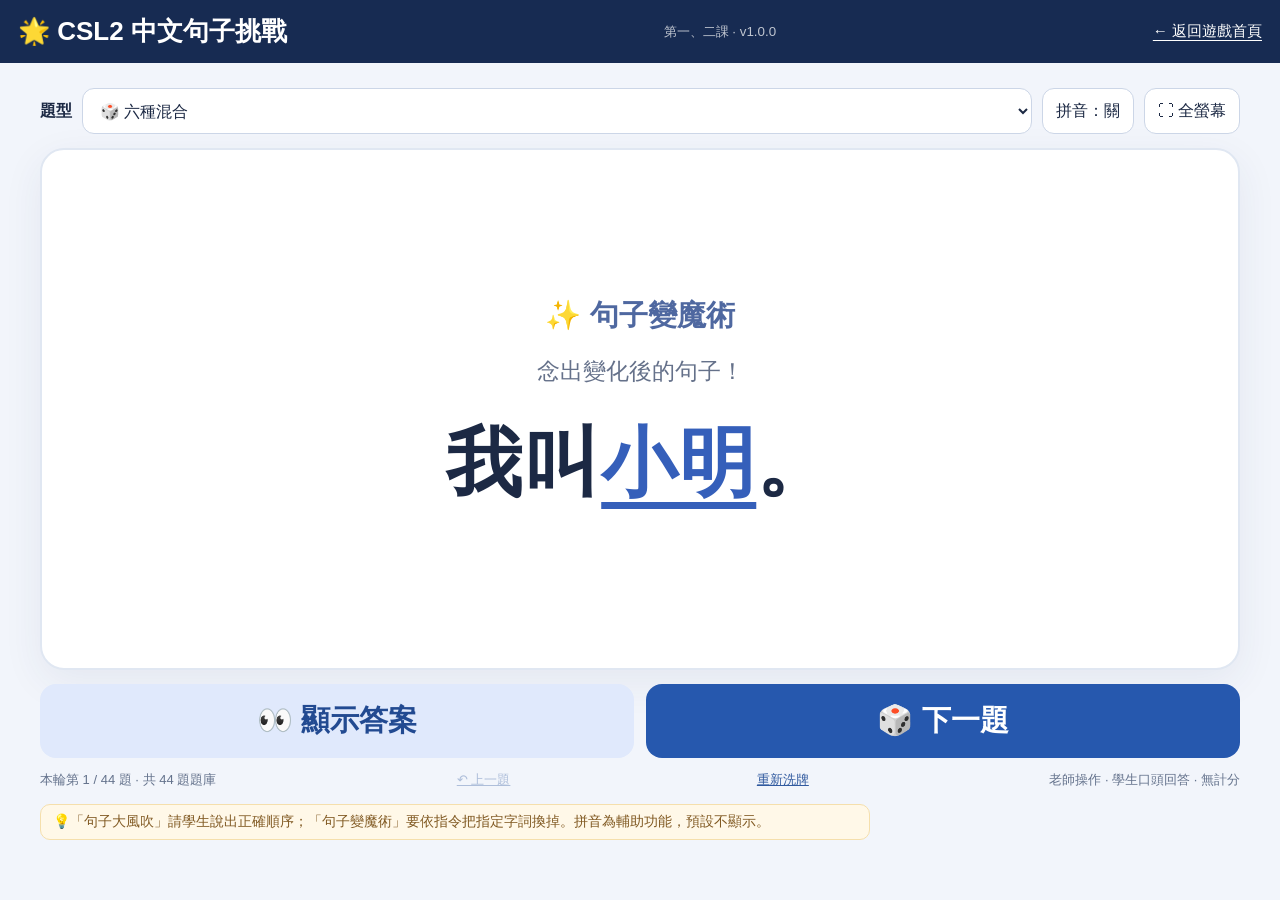
==== games/csl2-sentence-challenge/index.html @ b43d83e7 "Add CSL2 sentence challenge game" ====
<!doctype html>
<html lang="zh-Hant">
<head>
<meta charset="utf-8"><meta name="viewport" content="width=device-width,initial-scale=1,viewport-fit=cover">
<meta name="theme-color" content="#172b52">
<title>CSL2 中文句子挑戰 v1.0.0</title>
<style>
:root{color-scheme:light;--navy:#172b52;--blue:#355fba;--bg:#f2f5fb;--text:#1c2944;--green:#147b55;--red:#cc4450;--gold:#eaa943}*{box-sizing:border-box}body{margin:0;background:var(--bg);font-family:-apple-system,BlinkMacSystemFont,"Noto Sans TC","PingFang TC","Microsoft JhengHei",sans-serif;color:var(--text)}button,select{font:inherit}button{cursor:pointer;touch-action:manipulation}header{background:var(--navy);color:white;padding:14px max(18px,env(safe-area-inset-left));display:flex;align-items:center;justify-content:space-between;gap:10px}header strong{font-size:clamp(18px,2.5vw,26px)}header small{opacity:.73}.shell{max-width:1250px;margin:auto;padding:clamp(12px,2vw,25px)}.toolbar{display:flex;align-items:center;gap:10px;flex-wrap:wrap;margin-bottom:14px}.toolbar label{font-weight:750}.toolbar select,.toolbar button{border:1px solid #ccd6e7;border-radius:12px;background:white;padding:11px 13px;color:var(--text);min-height:46px}.toolbar select{max-width:100%;flex:1;min-width:170px}.toolbar .chip[aria-pressed="true"]{color:white;background:var(--blue)}.spacer{flex:1}.stage{background:white;border:2px solid #e0e7f2;box-shadow:0 12px 40px #24376112;border-radius:24px;min-height:clamp(340px,58vh,600px);padding:clamp(22px,4vw,50px);display:flex;flex-direction:column;justify-content:center;align-items:center;gap:20px;text-align:center}.eyebrow{color:#4f68a0;font-weight:800;font-size:clamp(19px,2.3vw,29px)}.instruction{font-size:clamp(16px,2vw,23px);color:#65718a}.sentence{font-family:"BiauKai","DFKai-SB","KaiTi","STKaiti","Noto Serif TC",serif;font-size:clamp(36px,5.9vw,88px);line-height:1.52;font-weight:700;letter-spacing:.02em;overflow-wrap:anywhere;max-width:100%}.stage.revealed .sentence .wrong{color:var(--red);background:#ffe6e8;border-radius:.12em;padding:0 .05em}.sentence .blank{color:#cc5765}.sentence .change{color:var(--blue);text-decoration:underline;text-underline-offset:.17em}.answer{width:100%;border-top:2px dashed #dfe7f0;padding-top:18px;display:flex;flex-direction:column;align-items:center;gap:12px}.answer .label{color:var(--green);font-weight:800;font-size:clamp(18px,2.2vw,26px)}.answer .correct{font-family:"BiauKai","DFKai-SB","KaiTi","STKaiti","Noto Serif TC",serif;color:var(--green);font-weight:750;font-size:clamp(27px,3.65vw,54px);line-height:1.4}.answer .detail{font-size:clamp(17px,2vw,25px);line-height:1.5}.pinyin{font-family:Arial,sans-serif;color:#66738d;font-size:clamp(16px,1.7vw,23px);line-height:1.6}.controls{display:grid;grid-template-columns:1fr 1fr;gap:12px;margin-top:14px}.controls button{border:0;border-radius:16px;min-height:74px;padding:12px 16px;font-weight:850;font-size:clamp(20px,2.3vw,29px)}.reveal{background:#e0e9fc;color:#224a91}.next{background:#2658ae;color:white}.controls button:active{transform:scale(.985)}.foot{display:flex;justify-content:space-between;align-items:center;gap:10px;flex-wrap:wrap;margin-top:12px;color:#64728c;font-size:13px}.foot button{background:transparent;border:0;color:#315a9f;text-decoration:underline}.foot button:disabled{opacity:.35}.hint{background:#fff8e8;color:#805922;border:1px solid #f5dfac;border-radius:10px;padding:8px 12px;max-width:830px;font-size:14px}.hidden{display:none!important}#toast{position:fixed;left:50%;bottom:18px;transform:translateX(-50%);background:#162d53;color:white;padding:9px 16px;border-radius:15px;opacity:0;transition:opacity .2s;pointer-events:none}#toast.show{opacity:1}@media(max-width:600px){header small{font-size:11px}header strong{font-size:18px}.shell{padding:10px}.toolbar{gap:7px}.toolbar label{font-size:14px}.toolbar select{min-width:125px}.toolbar button{padding:8px}.stage{min-height:52svh;border-radius:16px;padding:18px 13px;gap:16px}.sentence{font-size:clamp(39px,9vw,58px)}.controls button{min-height:65px;font-size:20px}.instruction{font-size:16px}.foot{font-size:12px}}@media(prefers-reduced-motion:reduce){*{scroll-behavior:auto!important;transition:none!important}}
</style>
</head>
<body>
<header><strong>🌟 CSL2 中文句子挑戰</strong><small>第一、二課 · v1.0.0</small><a href="../../" style="color:white;font-size:15px;text-decoration:underline;text-underline-offset:4px">← 返回遊戲首頁</a></header>
<main class="shell">
 <div class="toolbar">
  <label for="mode">題型</label><select id="mode" aria-label="選擇題型"><option value="all">🎲 六種混合</option><option value="missing">消失的字</option><option value="intruder">搗蛋的字</option><option value="scramble">句子大風吹</option><option value="repair">句子修理工</option><option value="qa">神祕問答</option><option value="magic">句子變魔術</option></select>
  <button id="pinyin" class="chip" aria-pressed="false">拼音：關</button><button id="fullscreen" class="chip">⛶ 全螢幕</button>
 </div>
 <section class="stage" aria-live="polite">
  <div id="kind" class="eyebrow"></div><div id="instruction" class="instruction"></div>
  <div id="prompt" class="sentence"></div><div id="questionPinyin" class="pinyin hidden"></div>
  <div id="answer" class="answer hidden"><div class="label">✨ 答案揭曉</div><div id="explain" class="detail"></div><div id="correct" class="correct"></div><div id="answerPinyin" class="pinyin hidden"></div></div>
 </section>
 <div class="controls"><button class="reveal" id="reveal">👀 顯示答案</button><button class="next" id="next">🎲 下一題</button></div>
 <div class="foot"><span id="progress">準備開始</span><button id="back" disabled>↶ 上一題</button><button id="reset">重新洗牌</button><span>老師操作 · 學生口頭回答 · 無計分</span></div>
 <p class="hint">💡「句子大風吹」請學生說出正確順序；「句子變魔術」要依指令把指定字詞換掉。拼音為輔助功能，預設不顯示。</p>
</main><div id="toast" role="status"></div>
<script>
'use strict';
// 以手動核對的題目為主，避免隨機挖空導致一題多解或不自然的中文。
const Q = [
// Missing: 9
['missing','你 □，我的名字叫小明。','你____，我的名字叫小明。','好','你好，我的名字叫小明。','Nǐ hǎo, wǒ de míngzi jiào Xiǎomíng.'],
['missing','我的 □□ 叫小美。','我的____叫小美。','名字','我的名字叫小美。','Wǒ de míngzi jiào Xiǎoměi.'],
['missing','你叫什麼 □□？','你叫什麼____？','名字','你叫什麼名字？','Nǐ jiào shénme míngzi?'],
['missing','你家有 □ 個人？','你家有____個人？','幾','你家有幾個人？','Nǐ jiā yǒu jǐ ge rén?'],
['missing','我家有五 □ 人。','我家有五____人。','個','我家有五個人。','Wǒ jiā yǒu wǔ ge rén.'],
['missing','我家有 □□、媽媽和我。','我家有____、媽媽和我。','爸爸','我家有爸爸、媽媽和我。','Wǒ jiā yǒu bàba, māma hé wǒ.'],
['missing','我家有爸爸、□□和我。','我家有爸爸、____和我。','媽媽','我家有爸爸、媽媽和我。','Wǒ jiā yǒu bàba, māma hé wǒ.'],
['missing','□ 叫小美。','____叫小美。','她','她叫小美。','Tā jiào Xiǎoměi.'],
['missing','你的爸爸叫什麼 □□？','你的爸爸叫什麼____？','名字','你的爸爸叫什麼名字？','Nǐ de bàba jiào shénme míngzi?'],
// Intruder: 8
['intruder','你家<span class="wrong">好</span>有幾個人？','找出多餘的字','好','你家有幾個人？','Nǐ jiā yǒu jǐ ge rén?'],
['intruder','我的<span class="wrong">家</span>名字叫小明。','找出多餘的字','家','我的名字叫小明。','Wǒ de míngzi jiào Xiǎomíng.'],
['intruder','你叫<span class="wrong">我</span>什麼名字？','找出多餘的字','我','你叫什麼名字？','Nǐ jiào shénme míngzi?'],
['intruder','我家有<span class="wrong">叫</span>五個人。','找出多餘的字','叫','我家有五個人。','Wǒ jiā yǒu wǔ ge rén.'],
['intruder','他<span class="wrong">有</span>叫小明。','找出多餘的字','有','他叫小明。','Tā jiào Xiǎomíng.'],
['intruder','你的爸爸<span class="wrong">家</span>叫什麼名字？','找出多餘的字','家','你的爸爸叫什麼名字？','Nǐ de bàba jiào shénme míngzi?'],
['intruder','我家有爸爸、媽媽<span class="wrong">名字</span>和我。','找出多餘的字','名字','我家有爸爸、媽媽和我。','Wǒ jiā yǒu bàba, māma hé wǒ.'],
['intruder','你的名字叫<span class="wrong">家</span>什麼？','找出多餘的字','家','你的名字叫什麼？','Nǐ de míngzi jiào shénme?'],
// Scramble: 7
['scramble','你 ／ 叫 ／ 什麼 ／ 名字 ／ ？','依照正確順序念出整句','—','你叫什麼名字？','Nǐ jiào shénme míngzi?'],
['scramble','有 ／ 我家 ／ 五 ／ 個人 ／ 。','依照正確順序念出整句','—','我家有五個人。','Wǒ jiā yǒu wǔ ge rén.'],
['scramble','幾個人 ／ 你家 ／ 有 ／ ？','依照正確順序念出整句','—','你家有幾個人？','Nǐ jiā yǒu jǐ ge rén?'],
['scramble','小明 ／ 我 ／ 叫 ／ 。','依照正確順序念出整句','—','我叫小明。','Wǒ jiào Xiǎomíng.'],
['scramble','名字 ／ 你的 ／ 叫 ／ 什麼 ／ ？','依照正確順序念出整句','—','你的名字叫什麼？','Nǐ de míngzi jiào shénme?'],
['scramble','我 ／ 爸爸 ／ 和 ／ 有 ／ 媽媽 ／ 我家 ／ 。','依照正確順序念出整句','—','我家有爸爸、媽媽和我。','Wǒ jiā yǒu bàba, māma hé wǒ.'],
['scramble','叫 ／ 她 ／ 小美 ／ 。','依照正確順序念出整句','—','她叫小美。','Tā jiào Xiǎoměi.'],
// Repair: 7
['repair','我家有五人個。','調整字的順序','「人」「個」順序相反','我家有五個人。','Wǒ jiā yǒu wǔ ge rén.'],
['repair','你名字叫什麼的？','把字放回正確位置','「的」應該放在「你」後面','你的名字叫什麼？','Nǐ de míngzi jiào shénme?'],
['repair','你叫名字什麼？','把字放回正確位置','「名字」「什麼」順序相反','你叫什麼名字？','Nǐ jiào shénme míngzi?'],
['repair','我名字叫的安安。','把字放回正確位置','「的」應該放在「我」後面','我的名字叫安安。','Wǒ de míngzi jiào Ān’ān.'],
['repair','你家有個幾人？','把字放回正確位置','「幾」「個」順序相反','你家有幾個人？','Nǐ jiā yǒu jǐ ge rén?'],
['repair','他小明叫。','把字放回正確位置','「叫」應該放在名字前面','他叫小明。','Tā jiào Xiǎomíng.'],
['repair','我的爸爸名字叫什麼？','把字放回正確位置','把「名字」放到句尾','我的爸爸叫什麼名字？','Wǒ de bàba jiào shénme míngzi?'],
// Q&A: 6
['qa','你叫什麼名字？','請用完整句子回答','例：我叫小明。','答案依學生自己的名字而定',''],
['qa','你的名字叫什麼？','請用完整句子回答','例：我的名字叫小美。','答案依學生自己的名字而定',''],
['qa','你家有幾個人？','請用完整句子回答','例：我家有五個人。','答案依學生的家庭而定',''],
['qa','你的爸爸叫什麼名字？','請用完整句子回答','例：我的爸爸叫……','答案依學生的家庭而定',''],
['qa','你家有誰？','試著說出家人','例：我家有爸爸、媽媽和我。','答案依學生的家庭而定',''],
['qa','你有哥哥、姊姊、弟弟或妹妹嗎？','請試著回答','例：我有一個妹妹。／我沒有。','答案依學生的家庭而定',''],
// Magic: 7
['magic','我家有<span class="change">三</span>個人。','把「三」換成「五」','三 → 五','我家有五個人。','Wǒ jiā yǒu wǔ ge rén.'],
['magic','我叫<span class="change">小明</span>。','把「小明」換成「小美」','小明 → 小美','我叫小美。','Wǒ jiào Xiǎoměi.'],
['magic','<span class="change">他</span>叫小明。','把「他」換成「她」','他 → 她','她叫小明。','Tā jiào Xiǎomíng.'],
['magic','我家有<span class="change">五</span>個人。','把「五」換成「三」','五 → 三','我家有三個人。','Wǒ jiā yǒu sān ge rén.'],
['magic','我的<span class="change">媽媽</span>叫小美。','把「媽媽」換成「姊姊」','媽媽 → 姊姊','我的姊姊叫小美。','Wǒ de jiějie jiào Xiǎoměi.'],
['magic','<span class="change">你</span>叫什麼名字？','把「你」換成「他」','你 → 他','他叫什麼名字？','Tā jiào shénme míngzi?'],
['magic','我家有爸爸、<span class="change">媽媽</span>和我。','把「媽媽」換成「哥哥」','媽媽 → 哥哥','我家有爸爸、哥哥和我。','Wǒ jiā yǒu bàba, gēge hé wǒ.']
];
const TITLES={missing:'🧩 消失的字',intruder:'🕵️ 抓出搗蛋鬼',scramble:'🌪️ 句子大風吹',repair:'🔧 句子修理工',qa:'🎤 神祕問答',magic:'✨ 句子變魔術'};
const INSTR={missing:'缺少哪一個字？',intruder:'找出多餘的字，然後念出正確句子！',scramble:'這些字詞要怎麼排？',repair:'哪個地方放錯了？',qa:'請大聲回答！',magic:'念出變化後的句子！'};
const $=id=>document.getElementById(id);let deck=[],history=[],cursor=-1,show=false,pinyin=false;
function shuffle(a){for(let i=a.length-1;i>0;i--){let j=Math.floor(Math.random()*(i+1));[a[i],a[j]]=[a[j],a[i]]}return a}
function makeDeck(){const mode=$('mode').value;deck=shuffle(Q.map((q,i)=>i).filter(i=>mode==='all'||Q[i][0]===mode));history=[];cursor=-1;next()}
function render(){let q=Q[history[cursor]],type=q[0];$('kind').textContent=TITLES[type];$('instruction').textContent=INSTR[type];$('prompt').innerHTML=q[1];$('questionPinyin').classList.add('hidden');$('answer').classList.toggle('hidden',!show);document.querySelector('.stage').classList.toggle('revealed',show);$('explain').textContent=(type==='missing'||type==='intruder')?'關鍵字：'+q[3]:q[3]==='—'?'正確句子：':q[3];$('correct').textContent=q[4];$('answerPinyin').textContent=q[5];$('answerPinyin').classList.toggle('hidden',!pinyin||!show||!q[5]);$('reveal').textContent=show?'🙈 隱藏答案':'👀 顯示答案';$('progress').textContent=`本輪第 ${cursor+1} / ${deck.length} 題 · 共 ${Q.length} 題題庫`; $('back').disabled=cursor<=0}
function next(){if(cursor<history.length-1){cursor++;show=false;render();return}if(history.length>=deck.length){let old=history[cursor];deck=shuffle(deck);if(deck.length>1&&deck[0]===old){[deck[0],deck[1]]=[deck[1],deck[0]]}history=[];cursor=-1;notify('已完成本輪，開始新一輪！')}history.push(deck[history.length]);cursor++;show=false;render()}
function notify(msg){let el=$('toast');el.textContent=msg;el.classList.add('show');clearTimeout(notify.t);notify.t=setTimeout(()=>el.classList.remove('show'),1800)}
$('mode').addEventListener('change',makeDeck);$('next').addEventListener('click',next);$('reveal').addEventListener('click',()=>{show=!show;render()});$('back').addEventListener('click',()=>{if(cursor>0){cursor--;show=false;render()}});$('reset').addEventListener('click',()=>{makeDeck();notify('題目已重新洗牌')});$('pinyin').addEventListener('click',()=>{pinyin=!pinyin;$('pinyin').setAttribute('aria-pressed',String(pinyin));$('pinyin').textContent='拼音：'+(pinyin?'開':'關');render()});$('fullscreen').addEventListener('click',async()=>{try{if(document.fullscreenElement){await document.exitFullscreen()}else if(document.documentElement.requestFullscreen){await document.documentElement.requestFullscreen()}else{notify('iPhone Safari 不支援此全螢幕功能，可使用加入主畫面')}}catch{notify('目前瀏覽器無法進入全螢幕')}});
window.addEventListener('keydown',e=>{if(e.target.tagName==='SELECT')return;if(e.code==='Space'){e.preventDefault();show=!show;render()}if(e.code==='ArrowRight')next();if(e.code==='ArrowLeft'&&cursor>0){cursor--;show=false;render()}});
makeDeck();
</script></body></html>
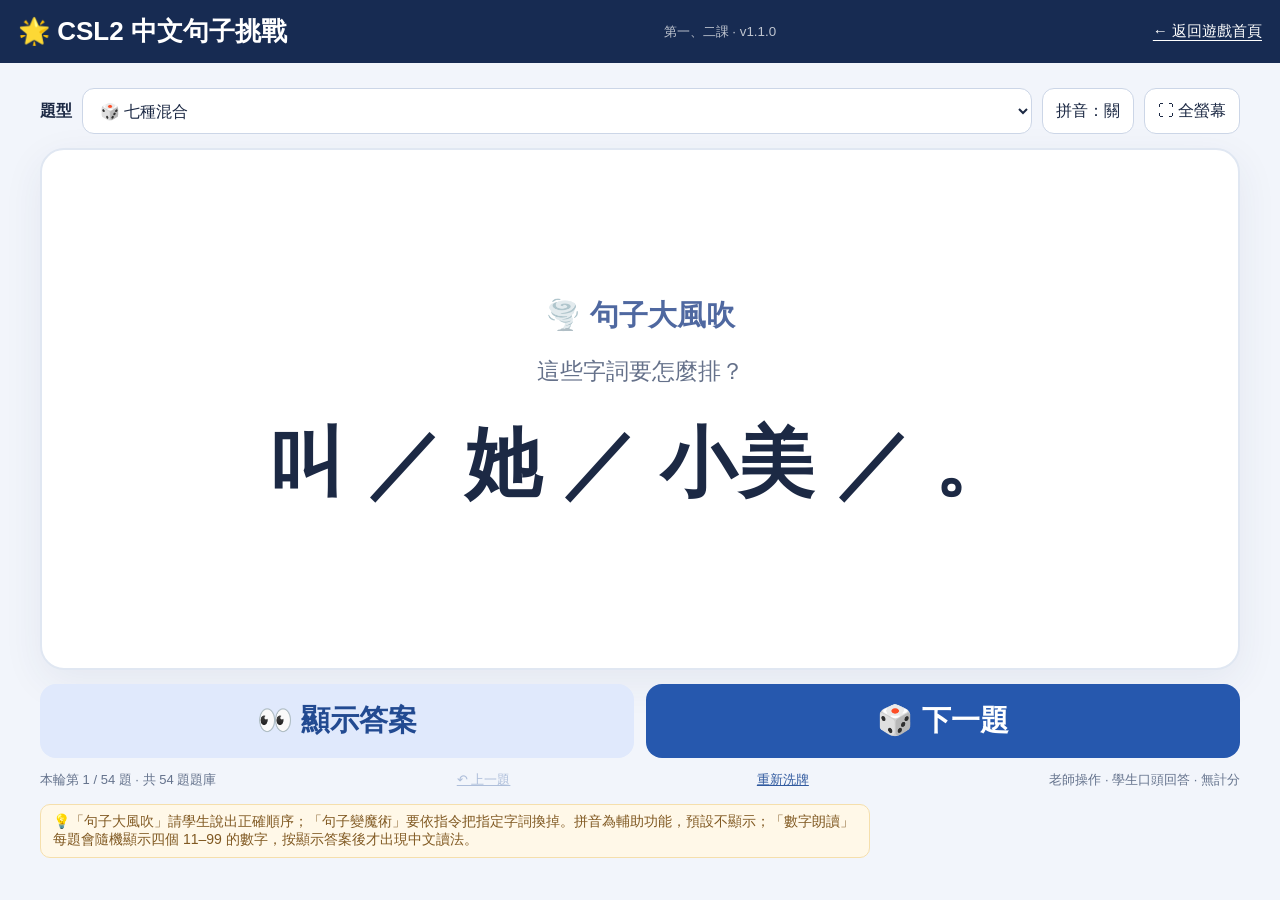
==== commit d072098d: "Add randomized number reading to sentence challenge" ====
--- a/games/csl2-sentence-challenge/index.html
+++ b/games/csl2-sentence-challenge/index.html
@@ -3,16 +3,16 @@
 <head>
 <meta charset="utf-8"><meta name="viewport" content="width=device-width,initial-scale=1,viewport-fit=cover">
 <meta name="theme-color" content="#172b52">
-<title>CSL2 中文句子挑戰 v1.0.0</title>
+<title>CSL2 中文句子挑戰 v1.1.0</title>
 <style>
-:root{color-scheme:light;--navy:#172b52;--blue:#355fba;--bg:#f2f5fb;--text:#1c2944;--green:#147b55;--red:#cc4450;--gold:#eaa943}*{box-sizing:border-box}body{margin:0;background:var(--bg);font-family:-apple-system,BlinkMacSystemFont,"Noto Sans TC","PingFang TC","Microsoft JhengHei",sans-serif;color:var(--text)}button,select{font:inherit}button{cursor:pointer;touch-action:manipulation}header{background:var(--navy);color:white;padding:14px max(18px,env(safe-area-inset-left));display:flex;align-items:center;justify-content:space-between;gap:10px}header strong{font-size:clamp(18px,2.5vw,26px)}header small{opacity:.73}.shell{max-width:1250px;margin:auto;padding:clamp(12px,2vw,25px)}.toolbar{display:flex;align-items:center;gap:10px;flex-wrap:wrap;margin-bottom:14px}.toolbar label{font-weight:750}.toolbar select,.toolbar button{border:1px solid #ccd6e7;border-radius:12px;background:white;padding:11px 13px;color:var(--text);min-height:46px}.toolbar select{max-width:100%;flex:1;min-width:170px}.toolbar .chip[aria-pressed="true"]{color:white;background:var(--blue)}.spacer{flex:1}.stage{background:white;border:2px solid #e0e7f2;box-shadow:0 12px 40px #24376112;border-radius:24px;min-height:clamp(340px,58vh,600px);padding:clamp(22px,4vw,50px);display:flex;flex-direction:column;justify-content:center;align-items:center;gap:20px;text-align:center}.eyebrow{color:#4f68a0;font-weight:800;font-size:clamp(19px,2.3vw,29px)}.instruction{font-size:clamp(16px,2vw,23px);color:#65718a}.sentence{font-family:"BiauKai","DFKai-SB","KaiTi","STKaiti","Noto Serif TC",serif;font-size:clamp(36px,5.9vw,88px);line-height:1.52;font-weight:700;letter-spacing:.02em;overflow-wrap:anywhere;max-width:100%}.stage.revealed .sentence .wrong{color:var(--red);background:#ffe6e8;border-radius:.12em;padding:0 .05em}.sentence .blank{color:#cc5765}.sentence .change{color:var(--blue);text-decoration:underline;text-underline-offset:.17em}.answer{width:100%;border-top:2px dashed #dfe7f0;padding-top:18px;display:flex;flex-direction:column;align-items:center;gap:12px}.answer .label{color:var(--green);font-weight:800;font-size:clamp(18px,2.2vw,26px)}.answer .correct{font-family:"BiauKai","DFKai-SB","KaiTi","STKaiti","Noto Serif TC",serif;color:var(--green);font-weight:750;font-size:clamp(27px,3.65vw,54px);line-height:1.4}.answer .detail{font-size:clamp(17px,2vw,25px);line-height:1.5}.pinyin{font-family:Arial,sans-serif;color:#66738d;font-size:clamp(16px,1.7vw,23px);line-height:1.6}.controls{display:grid;grid-template-columns:1fr 1fr;gap:12px;margin-top:14px}.controls button{border:0;border-radius:16px;min-height:74px;padding:12px 16px;font-weight:850;font-size:clamp(20px,2.3vw,29px)}.reveal{background:#e0e9fc;color:#224a91}.next{background:#2658ae;color:white}.controls button:active{transform:scale(.985)}.foot{display:flex;justify-content:space-between;align-items:center;gap:10px;flex-wrap:wrap;margin-top:12px;color:#64728c;font-size:13px}.foot button{background:transparent;border:0;color:#315a9f;text-decoration:underline}.foot button:disabled{opacity:.35}.hint{background:#fff8e8;color:#805922;border:1px solid #f5dfac;border-radius:10px;padding:8px 12px;max-width:830px;font-size:14px}.hidden{display:none!important}#toast{position:fixed;left:50%;bottom:18px;transform:translateX(-50%);background:#162d53;color:white;padding:9px 16px;border-radius:15px;opacity:0;transition:opacity .2s;pointer-events:none}#toast.show{opacity:1}@media(max-width:600px){header small{font-size:11px}header strong{font-size:18px}.shell{padding:10px}.toolbar{gap:7px}.toolbar label{font-size:14px}.toolbar select{min-width:125px}.toolbar button{padding:8px}.stage{min-height:52svh;border-radius:16px;padding:18px 13px;gap:16px}.sentence{font-size:clamp(39px,9vw,58px)}.controls button{min-height:65px;font-size:20px}.instruction{font-size:16px}.foot{font-size:12px}}@media(prefers-reduced-motion:reduce){*{scroll-behavior:auto!important;transition:none!important}}
+:root{color-scheme:light;--navy:#172b52;--blue:#355fba;--bg:#f2f5fb;--text:#1c2944;--green:#147b55;--red:#cc4450;--gold:#eaa943}*{box-sizing:border-box}body{margin:0;background:var(--bg);font-family:-apple-system,BlinkMacSystemFont,"Noto Sans TC","PingFang TC","Microsoft JhengHei",sans-serif;color:var(--text)}button,select{font:inherit}button{cursor:pointer;touch-action:manipulation}header{background:var(--navy);color:white;padding:14px max(18px,env(safe-area-inset-left));display:flex;align-items:center;justify-content:space-between;gap:10px}header strong{font-size:clamp(18px,2.5vw,26px)}header small{opacity:.73}.shell{max-width:1250px;margin:auto;padding:clamp(12px,2vw,25px)}.toolbar{display:flex;align-items:center;gap:10px;flex-wrap:wrap;margin-bottom:14px}.toolbar label{font-weight:750}.toolbar select,.toolbar button{border:1px solid #ccd6e7;border-radius:12px;background:white;padding:11px 13px;color:var(--text);min-height:46px}.toolbar select{max-width:100%;flex:1;min-width:170px}.toolbar .chip[aria-pressed="true"]{color:white;background:var(--blue)}.spacer{flex:1}.stage{background:white;border:2px solid #e0e7f2;box-shadow:0 12px 40px #24376112;border-radius:24px;min-height:clamp(340px,58vh,600px);padding:clamp(22px,4vw,50px);display:flex;flex-direction:column;justify-content:center;align-items:center;gap:20px;text-align:center}.eyebrow{color:#4f68a0;font-weight:800;font-size:clamp(19px,2.3vw,29px)}.instruction{font-size:clamp(16px,2vw,23px);color:#65718a}.sentence{font-family:"BiauKai","DFKai-SB","KaiTi","STKaiti","Noto Serif TC",serif;font-size:clamp(36px,5.9vw,88px);line-height:1.52;font-weight:700;letter-spacing:.02em;overflow-wrap:anywhere;max-width:100%}.stage.revealed .sentence .wrong{color:var(--red);background:#ffe6e8;border-radius:.12em;padding:0 .05em}.sentence .blank{color:#cc5765}.sentence .change{color:var(--blue);text-decoration:underline;text-underline-offset:.17em}.number-grid{display:grid;grid-template-columns:repeat(2,minmax(0,1fr));gap:clamp(12px,2.5vw,26px);width:min(850px,100%)}.number-tile{background:#f2f5fb;border:2px solid #dbe5f6;border-radius:20px;padding:clamp(12px,2.8vw,30px);display:flex;flex-direction:column;align-items:center;justify-content:center;gap:8px;min-height:clamp(115px,21vh,210px)}.number-value{font-family:Arial,sans-serif;font-size:clamp(55px,9.5vw,126px);font-weight:850;line-height:1.1;font-variant-numeric:tabular-nums}.number-reading{font-size:clamp(24px,3.6vw,48px);line-height:1.35;color:var(--green);font-weight:800}.number-grid:not(.revealed) .number-reading{display:none}@media(max-width:600px){.number-grid{gap:10px}.number-tile{min-height:120px;padding:10px}.number-value{font-size:clamp(49px,13vw,77px)}.number-reading{font-size:clamp(23px,6vw,34px)}}.answer{width:100%;border-top:2px dashed #dfe7f0;padding-top:18px;display:flex;flex-direction:column;align-items:center;gap:12px}.answer .label{color:var(--green);font-weight:800;font-size:clamp(18px,2.2vw,26px)}.answer .correct{font-family:"BiauKai","DFKai-SB","KaiTi","STKaiti","Noto Serif TC",serif;color:var(--green);font-weight:750;font-size:clamp(27px,3.65vw,54px);line-height:1.4}.answer .detail{font-size:clamp(17px,2vw,25px);line-height:1.5}.pinyin{font-family:Arial,sans-serif;color:#66738d;font-size:clamp(16px,1.7vw,23px);line-height:1.6}.controls{display:grid;grid-template-columns:1fr 1fr;gap:12px;margin-top:14px}.controls button{border:0;border-radius:16px;min-height:74px;padding:12px 16px;font-weight:850;font-size:clamp(20px,2.3vw,29px)}.reveal{background:#e0e9fc;color:#224a91}.next{background:#2658ae;color:white}.controls button:active{transform:scale(.985)}.foot{display:flex;justify-content:space-between;align-items:center;gap:10px;flex-wrap:wrap;margin-top:12px;color:#64728c;font-size:13px}.foot button{background:transparent;border:0;color:#315a9f;text-decoration:underline}.foot button:disabled{opacity:.35}.hint{background:#fff8e8;color:#805922;border:1px solid #f5dfac;border-radius:10px;padding:8px 12px;max-width:830px;font-size:14px}.hidden{display:none!important}#toast{position:fixed;left:50%;bottom:18px;transform:translateX(-50%);background:#162d53;color:white;padding:9px 16px;border-radius:15px;opacity:0;transition:opacity .2s;pointer-events:none}#toast.show{opacity:1}@media(max-width:600px){header small{font-size:11px}header strong{font-size:18px}.shell{padding:10px}.toolbar{gap:7px}.toolbar label{font-size:14px}.toolbar select{min-width:125px}.toolbar button{padding:8px}.stage{min-height:52svh;border-radius:16px;padding:18px 13px;gap:16px}.sentence{font-size:clamp(39px,9vw,58px)}.controls button{min-height:65px;font-size:20px}.instruction{font-size:16px}.foot{font-size:12px}}@media(prefers-reduced-motion:reduce){*{scroll-behavior:auto!important;transition:none!important}}
 </style>
 </head>
 <body>
-<header><strong>🌟 CSL2 中文句子挑戰</strong><small>第一、二課 · v1.0.0</small><a href="../../" style="color:white;font-size:15px;text-decoration:underline;text-underline-offset:4px">← 返回遊戲首頁</a></header>
+<header><strong>🌟 CSL2 中文句子挑戰</strong><small>第一、二課 · v1.1.0</small><a href="../../" style="color:white;font-size:15px;text-decoration:underline;text-underline-offset:4px">← 返回遊戲首頁</a></header>
 <main class="shell">
  <div class="toolbar">
-  <label for="mode">題型</label><select id="mode" aria-label="選擇題型"><option value="all">🎲 六種混合</option><option value="missing">消失的字</option><option value="intruder">搗蛋的字</option><option value="scramble">句子大風吹</option><option value="repair">句子修理工</option><option value="qa">神祕問答</option><option value="magic">句子變魔術</option></select>
+  <label for="mode">題型</label><select id="mode" aria-label="選擇題型"><option value="all">🎲 七種混合</option><option value="missing">消失的字</option><option value="intruder">搗蛋的字</option><option value="scramble">句子大風吹</option><option value="repair">句子修理工</option><option value="qa">神祕問答</option><option value="magic">句子變魔術</option><option value="numbers">🔢 數字朗讀</option></select>
   <button id="pinyin" class="chip" aria-pressed="false">拼音：關</button><button id="fullscreen" class="chip">⛶ 全螢幕</button>
  </div>
  <section class="stage" aria-live="polite">
@@ -22,7 +22,7 @@
  </section>
  <div class="controls"><button class="reveal" id="reveal">👀 顯示答案</button><button class="next" id="next">🎲 下一題</button></div>
  <div class="foot"><span id="progress">準備開始</span><button id="back" disabled>↶ 上一題</button><button id="reset">重新洗牌</button><span>老師操作 · 學生口頭回答 · 無計分</span></div>
- <p class="hint">💡「句子大風吹」請學生說出正確順序；「句子變魔術」要依指令把指定字詞換掉。拼音為輔助功能，預設不顯示。</p>
+ <p class="hint">💡「句子大風吹」請學生說出正確順序；「句子變魔術」要依指令把指定字詞換掉。拼音為輔助功能，預設不顯示；「數字朗讀」每題會隨機顯示四個 11–99 的數字，按顯示答案後才出現中文讀法。</p>
 </main><div id="toast" role="status"></div>
 <script>
 'use strict';
@@ -79,13 +79,18 @@
 ['magic','<span class="change">你</span>叫什麼名字？','把「你」換成「他」','你 → 他','他叫什麼名字？','Tā jiào shénme míngzi?'],
 ['magic','我家有爸爸、<span class="change">媽媽</span>和我。','把「媽媽」換成「哥哥」','媽媽 → 哥哥','我家有爸爸、哥哥和我。','Wǒ jiā yǒu bàba, gēge hé wǒ.']
 ];
-const TITLES={missing:'🧩 消失的字',intruder:'🕵️ 抓出搗蛋鬼',scramble:'🌪️ 句子大風吹',repair:'🔧 句子修理工',qa:'🎤 神祕問答',magic:'✨ 句子變魔術'};
-const INSTR={missing:'缺少哪一個字？',intruder:'找出多餘的字，然後念出正確句子！',scramble:'這些字詞要怎麼排？',repair:'哪個地方放錯了？',qa:'請大聲回答！',magic:'念出變化後的句子！'};
-const $=id=>document.getElementById(id);let deck=[],history=[],cursor=-1,show=false,pinyin=false;
+// 數字朗讀使用 10 個動態題位：混合模式能定期抽到，單獨模式可持續練習。
+for(let i=0;i<10;i++)Q.push(['numbers']);
+const digitWords=['零','一','二','三','四','五','六','七','八','九'];
+function numberToChinese(n){if(!Number.isInteger(n)||n<11||n>99)throw Error('數字超出題庫範圍');const tens=Math.floor(n/10),ones=n%10;return (tens===1?'十':digitWords[tens]+'十')+(ones?digitWords[ones]:'')}
+function newNumberRound(){const nums=new Set();while(nums.size<4)nums.add(11+Math.floor(Math.random()*89));return [...nums]}
+const TITLES={missing:'🧩 消失的字',intruder:'🕵️ 抓出搗蛋鬼',scramble:'🌪️ 句子大風吹',repair:'🔧 句子修理工',qa:'🎤 神祕問答',magic:'✨ 句子變魔術',numbers:'🔢 數字朗讀'};
+const INSTR={missing:'缺少哪一個字？',intruder:'找出多餘的字，然後念出正確句子！',scramble:'這些字詞要怎麼排？',repair:'哪個地方放錯了？',qa:'請大聲回答！',magic:'念出變化後的句子！',numbers:'請依序用中文念出這四個數字！'};
+const $=id=>document.getElementById(id);let deck=[],history=[],numberRounds=[],cursor=-1,show=false,pinyin=false;
 function shuffle(a){for(let i=a.length-1;i>0;i--){let j=Math.floor(Math.random()*(i+1));[a[i],a[j]]=[a[j],a[i]]}return a}
-function makeDeck(){const mode=$('mode').value;deck=shuffle(Q.map((q,i)=>i).filter(i=>mode==='all'||Q[i][0]===mode));history=[];cursor=-1;next()}
-function render(){let q=Q[history[cursor]],type=q[0];$('kind').textContent=TITLES[type];$('instruction').textContent=INSTR[type];$('prompt').innerHTML=q[1];$('questionPinyin').classList.add('hidden');$('answer').classList.toggle('hidden',!show);document.querySelector('.stage').classList.toggle('revealed',show);$('explain').textContent=(type==='missing'||type==='intruder')?'關鍵字：'+q[3]:q[3]==='—'?'正確句子：':q[3];$('correct').textContent=q[4];$('answerPinyin').textContent=q[5];$('answerPinyin').classList.toggle('hidden',!pinyin||!show||!q[5]);$('reveal').textContent=show?'🙈 隱藏答案':'👀 顯示答案';$('progress').textContent=`本輪第 ${cursor+1} / ${deck.length} 題 · 共 ${Q.length} 題題庫`; $('back').disabled=cursor<=0}
-function next(){if(cursor<history.length-1){cursor++;show=false;render();return}if(history.length>=deck.length){let old=history[cursor];deck=shuffle(deck);if(deck.length>1&&deck[0]===old){[deck[0],deck[1]]=[deck[1],deck[0]]}history=[];cursor=-1;notify('已完成本輪，開始新一輪！')}history.push(deck[history.length]);cursor++;show=false;render()}
+function makeDeck(){const mode=$('mode').value;deck=shuffle(Q.map((q,i)=>i).filter(i=>mode==='all'||Q[i][0]===mode));history=[];numberRounds=[];cursor=-1;next()}
+function render(){let q=Q[history[cursor]],type=q[0];if(type==='numbers'){const nums=numberRounds[cursor];if(!nums||nums.length!==4)throw Error('數字題目未初始化');$('kind').textContent=TITLES[type];$('instruction').textContent=INSTR[type];$('prompt').innerHTML='<div class="number-grid'+(show?' revealed':'')+'">'+nums.map(n=>'<div class="number-tile"><span class="number-value">'+n+'</span><span class="number-reading">'+numberToChinese(n)+'</span></div>').join('')+'</div>';$('questionPinyin').classList.add('hidden');$('answer').classList.add('hidden');document.querySelector('.stage').classList.toggle('revealed',show);$('reveal').textContent=show?'🙈 隱藏答案':'👀 顯示答案';$('progress').textContent=`本輪第 ${cursor+1} / ${deck.length} 題 · 六種句型題＋數字朗讀`;$('back').disabled=cursor<=0;return}$('kind').textContent=TITLES[type];$('instruction').textContent=INSTR[type];$('prompt').innerHTML=q[1];$('questionPinyin').classList.add('hidden');$('answer').classList.toggle('hidden',!show);document.querySelector('.stage').classList.toggle('revealed',show);$('explain').textContent=(type==='missing'||type==='intruder')?'關鍵字：'+q[3]:q[3]==='—'?'正確句子：':q[3];$('correct').textContent=q[4];$('answerPinyin').textContent=q[5];$('answerPinyin').classList.toggle('hidden',!pinyin||!show||!q[5]);$('reveal').textContent=show?'🙈 隱藏答案':'👀 顯示答案';$('progress').textContent=`本輪第 ${cursor+1} / ${deck.length} 題 · 共 ${Q.length} 題題庫`; $('back').disabled=cursor<=0}
+function next(){if(cursor<history.length-1){cursor++;show=false;render();return}if(history.length>=deck.length){let old=history[cursor];deck=shuffle(deck);if(deck.length>1&&deck[0]===old){[deck[0],deck[1]]=[deck[1],deck[0]]}history=[];numberRounds=[];cursor=-1;notify('已完成本輪，開始新一輪！')}const questionIndex=deck[history.length];history.push(questionIndex);numberRounds.push(Q[questionIndex][0]==='numbers'?newNumberRound():null);cursor++;show=false;render()}
 function notify(msg){let el=$('toast');el.textContent=msg;el.classList.add('show');clearTimeout(notify.t);notify.t=setTimeout(()=>el.classList.remove('show'),1800)}
 $('mode').addEventListener('change',makeDeck);$('next').addEventListener('click',next);$('reveal').addEventListener('click',()=>{show=!show;render()});$('back').addEventListener('click',()=>{if(cursor>0){cursor--;show=false;render()}});$('reset').addEventListener('click',()=>{makeDeck();notify('題目已重新洗牌')});$('pinyin').addEventListener('click',()=>{pinyin=!pinyin;$('pinyin').setAttribute('aria-pressed',String(pinyin));$('pinyin').textContent='拼音：'+(pinyin?'開':'關');render()});$('fullscreen').addEventListener('click',async()=>{try{if(document.fullscreenElement){await document.exitFullscreen()}else if(document.documentElement.requestFullscreen){await document.documentElement.requestFullscreen()}else{notify('iPhone Safari 不支援此全螢幕功能，可使用加入主畫面')}}catch{notify('目前瀏覽器無法進入全螢幕')}});
 window.addEventListener('keydown',e=>{if(e.target.tagName==='SELECT')return;if(e.code==='Space'){e.preventDefault();show=!show;render()}if(e.code==='ArrowRight')next();if(e.code==='ArrowLeft'&&cursor>0){cursor--;show=false;render()}});
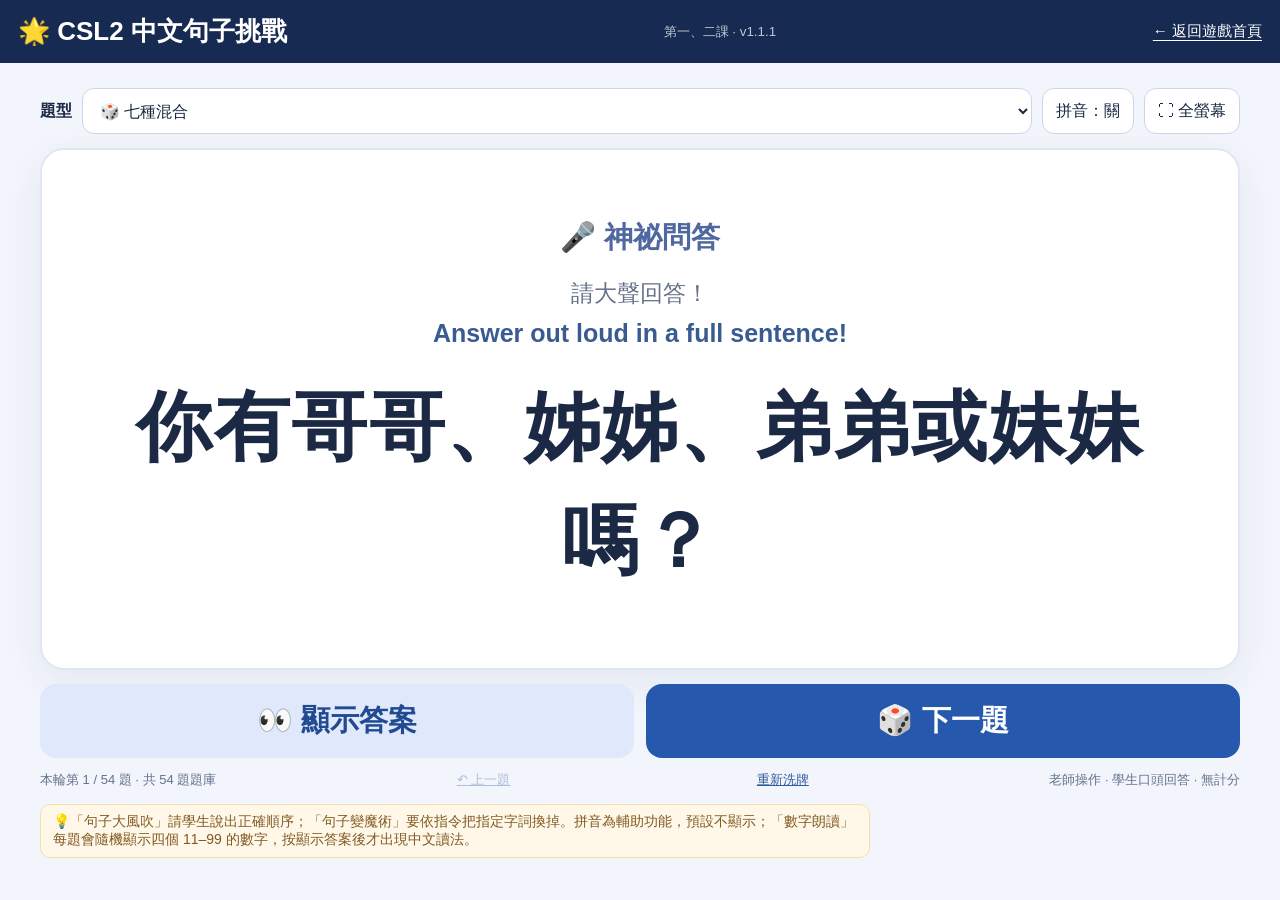
==== commit f1478ca1: "Add English instructions to all sentence challenge modes" ====
--- a/games/csl2-sentence-challenge/index.html
+++ b/games/csl2-sentence-challenge/index.html
@@ -3,20 +3,20 @@
 <head>
 <meta charset="utf-8"><meta name="viewport" content="width=device-width,initial-scale=1,viewport-fit=cover">
 <meta name="theme-color" content="#172b52">
-<title>CSL2 中文句子挑戰 v1.1.0</title>
+<title>CSL2 中文句子挑戰 v1.1.1</title>
 <style>
-:root{color-scheme:light;--navy:#172b52;--blue:#355fba;--bg:#f2f5fb;--text:#1c2944;--green:#147b55;--red:#cc4450;--gold:#eaa943}*{box-sizing:border-box}body{margin:0;background:var(--bg);font-family:-apple-system,BlinkMacSystemFont,"Noto Sans TC","PingFang TC","Microsoft JhengHei",sans-serif;color:var(--text)}button,select{font:inherit}button{cursor:pointer;touch-action:manipulation}header{background:var(--navy);color:white;padding:14px max(18px,env(safe-area-inset-left));display:flex;align-items:center;justify-content:space-between;gap:10px}header strong{font-size:clamp(18px,2.5vw,26px)}header small{opacity:.73}.shell{max-width:1250px;margin:auto;padding:clamp(12px,2vw,25px)}.toolbar{display:flex;align-items:center;gap:10px;flex-wrap:wrap;margin-bottom:14px}.toolbar label{font-weight:750}.toolbar select,.toolbar button{border:1px solid #ccd6e7;border-radius:12px;background:white;padding:11px 13px;color:var(--text);min-height:46px}.toolbar select{max-width:100%;flex:1;min-width:170px}.toolbar .chip[aria-pressed="true"]{color:white;background:var(--blue)}.spacer{flex:1}.stage{background:white;border:2px solid #e0e7f2;box-shadow:0 12px 40px #24376112;border-radius:24px;min-height:clamp(340px,58vh,600px);padding:clamp(22px,4vw,50px);display:flex;flex-direction:column;justify-content:center;align-items:center;gap:20px;text-align:center}.eyebrow{color:#4f68a0;font-weight:800;font-size:clamp(19px,2.3vw,29px)}.instruction{font-size:clamp(16px,2vw,23px);color:#65718a}.sentence{font-family:"BiauKai","DFKai-SB","KaiTi","STKaiti","Noto Serif TC",serif;font-size:clamp(36px,5.9vw,88px);line-height:1.52;font-weight:700;letter-spacing:.02em;overflow-wrap:anywhere;max-width:100%}.stage.revealed .sentence .wrong{color:var(--red);background:#ffe6e8;border-radius:.12em;padding:0 .05em}.sentence .blank{color:#cc5765}.sentence .change{color:var(--blue);text-decoration:underline;text-underline-offset:.17em}.number-grid{display:grid;grid-template-columns:repeat(2,minmax(0,1fr));gap:clamp(12px,2.5vw,26px);width:min(850px,100%)}.number-tile{background:#f2f5fb;border:2px solid #dbe5f6;border-radius:20px;padding:clamp(12px,2.8vw,30px);display:flex;flex-direction:column;align-items:center;justify-content:center;gap:8px;min-height:clamp(115px,21vh,210px)}.number-value{font-family:Arial,sans-serif;font-size:clamp(55px,9.5vw,126px);font-weight:850;line-height:1.1;font-variant-numeric:tabular-nums}.number-reading{font-size:clamp(24px,3.6vw,48px);line-height:1.35;color:var(--green);font-weight:800}.number-grid:not(.revealed) .number-reading{display:none}@media(max-width:600px){.number-grid{gap:10px}.number-tile{min-height:120px;padding:10px}.number-value{font-size:clamp(49px,13vw,77px)}.number-reading{font-size:clamp(23px,6vw,34px)}}.answer{width:100%;border-top:2px dashed #dfe7f0;padding-top:18px;display:flex;flex-direction:column;align-items:center;gap:12px}.answer .label{color:var(--green);font-weight:800;font-size:clamp(18px,2.2vw,26px)}.answer .correct{font-family:"BiauKai","DFKai-SB","KaiTi","STKaiti","Noto Serif TC",serif;color:var(--green);font-weight:750;font-size:clamp(27px,3.65vw,54px);line-height:1.4}.answer .detail{font-size:clamp(17px,2vw,25px);line-height:1.5}.pinyin{font-family:Arial,sans-serif;color:#66738d;font-size:clamp(16px,1.7vw,23px);line-height:1.6}.controls{display:grid;grid-template-columns:1fr 1fr;gap:12px;margin-top:14px}.controls button{border:0;border-radius:16px;min-height:74px;padding:12px 16px;font-weight:850;font-size:clamp(20px,2.3vw,29px)}.reveal{background:#e0e9fc;color:#224a91}.next{background:#2658ae;color:white}.controls button:active{transform:scale(.985)}.foot{display:flex;justify-content:space-between;align-items:center;gap:10px;flex-wrap:wrap;margin-top:12px;color:#64728c;font-size:13px}.foot button{background:transparent;border:0;color:#315a9f;text-decoration:underline}.foot button:disabled{opacity:.35}.hint{background:#fff8e8;color:#805922;border:1px solid #f5dfac;border-radius:10px;padding:8px 12px;max-width:830px;font-size:14px}.hidden{display:none!important}#toast{position:fixed;left:50%;bottom:18px;transform:translateX(-50%);background:#162d53;color:white;padding:9px 16px;border-radius:15px;opacity:0;transition:opacity .2s;pointer-events:none}#toast.show{opacity:1}@media(max-width:600px){header small{font-size:11px}header strong{font-size:18px}.shell{padding:10px}.toolbar{gap:7px}.toolbar label{font-size:14px}.toolbar select{min-width:125px}.toolbar button{padding:8px}.stage{min-height:52svh;border-radius:16px;padding:18px 13px;gap:16px}.sentence{font-size:clamp(39px,9vw,58px)}.controls button{min-height:65px;font-size:20px}.instruction{font-size:16px}.foot{font-size:12px}}@media(prefers-reduced-motion:reduce){*{scroll-behavior:auto!important;transition:none!important}}
+:root{color-scheme:light;--navy:#172b52;--blue:#355fba;--bg:#f2f5fb;--text:#1c2944;--green:#147b55;--red:#cc4450;--gold:#eaa943}*{box-sizing:border-box}body{margin:0;background:var(--bg);font-family:-apple-system,BlinkMacSystemFont,"Noto Sans TC","PingFang TC","Microsoft JhengHei",sans-serif;color:var(--text)}button,select{font:inherit}button{cursor:pointer;touch-action:manipulation}header{background:var(--navy);color:white;padding:14px max(18px,env(safe-area-inset-left));display:flex;align-items:center;justify-content:space-between;gap:10px}header strong{font-size:clamp(18px,2.5vw,26px)}header small{opacity:.73}.shell{max-width:1250px;margin:auto;padding:clamp(12px,2vw,25px)}.toolbar{display:flex;align-items:center;gap:10px;flex-wrap:wrap;margin-bottom:14px}.toolbar label{font-weight:750}.toolbar select,.toolbar button{border:1px solid #ccd6e7;border-radius:12px;background:white;padding:11px 13px;color:var(--text);min-height:46px}.toolbar select{max-width:100%;flex:1;min-width:170px}.toolbar .chip[aria-pressed="true"]{color:white;background:var(--blue)}.spacer{flex:1}.stage{background:white;border:2px solid #e0e7f2;box-shadow:0 12px 40px #24376112;border-radius:24px;min-height:clamp(340px,58vh,600px);padding:clamp(22px,4vw,50px);display:flex;flex-direction:column;justify-content:center;align-items:center;gap:20px;text-align:center}.eyebrow{color:#4f68a0;font-weight:800;font-size:clamp(19px,2.3vw,29px)}.instruction{font-size:clamp(16px,2vw,23px);color:#65718a}.instruction-en{font-family:Arial,sans-serif;font-size:clamp(18px,2.1vw,25px);color:#395b91;font-weight:650;line-height:1.35;margin-top:-12px}.sentence{font-family:"BiauKai","DFKai-SB","KaiTi","STKaiti","Noto Serif TC",serif;font-size:clamp(36px,5.9vw,88px);line-height:1.52;font-weight:700;letter-spacing:.02em;overflow-wrap:anywhere;max-width:100%}.stage.revealed .sentence .wrong{color:var(--red);background:#ffe6e8;border-radius:.12em;padding:0 .05em}.sentence .blank{color:#cc5765}.sentence .change{color:var(--blue);text-decoration:underline;text-underline-offset:.17em}.number-grid{display:grid;grid-template-columns:repeat(2,minmax(0,1fr));gap:clamp(12px,2.5vw,26px);width:min(850px,100%)}.number-tile{background:#f2f5fb;border:2px solid #dbe5f6;border-radius:20px;padding:clamp(12px,2.8vw,30px);display:flex;flex-direction:column;align-items:center;justify-content:center;gap:8px;min-height:clamp(115px,21vh,210px)}.number-value{font-family:Arial,sans-serif;font-size:clamp(55px,9.5vw,126px);font-weight:850;line-height:1.1;font-variant-numeric:tabular-nums}.number-reading{font-size:clamp(24px,3.6vw,48px);line-height:1.35;color:var(--green);font-weight:800}.number-grid:not(.revealed) .number-reading{display:none}@media(max-width:600px){.number-grid{gap:10px}.number-tile{min-height:120px;padding:10px}.number-value{font-size:clamp(49px,13vw,77px)}.number-reading{font-size:clamp(23px,6vw,34px)}}.answer{width:100%;border-top:2px dashed #dfe7f0;padding-top:18px;display:flex;flex-direction:column;align-items:center;gap:12px}.answer .label{color:var(--green);font-weight:800;font-size:clamp(18px,2.2vw,26px)}.answer .correct{font-family:"BiauKai","DFKai-SB","KaiTi","STKaiti","Noto Serif TC",serif;color:var(--green);font-weight:750;font-size:clamp(27px,3.65vw,54px);line-height:1.4}.answer .detail{font-size:clamp(17px,2vw,25px);line-height:1.5}.pinyin{font-family:Arial,sans-serif;color:#66738d;font-size:clamp(16px,1.7vw,23px);line-height:1.6}.controls{display:grid;grid-template-columns:1fr 1fr;gap:12px;margin-top:14px}.controls button{border:0;border-radius:16px;min-height:74px;padding:12px 16px;font-weight:850;font-size:clamp(20px,2.3vw,29px)}.reveal{background:#e0e9fc;color:#224a91}.next{background:#2658ae;color:white}.controls button:active{transform:scale(.985)}.foot{display:flex;justify-content:space-between;align-items:center;gap:10px;flex-wrap:wrap;margin-top:12px;color:#64728c;font-size:13px}.foot button{background:transparent;border:0;color:#315a9f;text-decoration:underline}.foot button:disabled{opacity:.35}.hint{background:#fff8e8;color:#805922;border:1px solid #f5dfac;border-radius:10px;padding:8px 12px;max-width:830px;font-size:14px}.hidden{display:none!important}#toast{position:fixed;left:50%;bottom:18px;transform:translateX(-50%);background:#162d53;color:white;padding:9px 16px;border-radius:15px;opacity:0;transition:opacity .2s;pointer-events:none}#toast.show{opacity:1}@media(max-width:600px){header small{font-size:11px}header strong{font-size:18px}.shell{padding:10px}.toolbar{gap:7px}.toolbar label{font-size:14px}.toolbar select{min-width:125px}.toolbar button{padding:8px}.stage{min-height:52svh;border-radius:16px;padding:18px 13px;gap:16px}.sentence{font-size:clamp(39px,9vw,58px)}.controls button{min-height:65px;font-size:20px}.instruction{font-size:16px}.instruction-en{font-size:16px;margin-top:-9px}.foot{font-size:12px}}@media(prefers-reduced-motion:reduce){*{scroll-behavior:auto!important;transition:none!important}}
 </style>
 </head>
 <body>
-<header><strong>🌟 CSL2 中文句子挑戰</strong><small>第一、二課 · v1.1.0</small><a href="../../" style="color:white;font-size:15px;text-decoration:underline;text-underline-offset:4px">← 返回遊戲首頁</a></header>
+<header><strong>🌟 CSL2 中文句子挑戰</strong><small>第一、二課 · v1.1.1</small><a href="../../" style="color:white;font-size:15px;text-decoration:underline;text-underline-offset:4px">← 返回遊戲首頁</a></header>
 <main class="shell">
  <div class="toolbar">
   <label for="mode">題型</label><select id="mode" aria-label="選擇題型"><option value="all">🎲 七種混合</option><option value="missing">消失的字</option><option value="intruder">搗蛋的字</option><option value="scramble">句子大風吹</option><option value="repair">句子修理工</option><option value="qa">神祕問答</option><option value="magic">句子變魔術</option><option value="numbers">🔢 數字朗讀</option></select>
   <button id="pinyin" class="chip" aria-pressed="false">拼音：關</button><button id="fullscreen" class="chip">⛶ 全螢幕</button>
  </div>
  <section class="stage" aria-live="polite">
-  <div id="kind" class="eyebrow"></div><div id="instruction" class="instruction"></div>
+  <div id="kind" class="eyebrow"></div><div id="instruction" class="instruction"></div><div id="instructionEn" class="instruction-en" lang="en"></div>
   <div id="prompt" class="sentence"></div><div id="questionPinyin" class="pinyin hidden"></div>
   <div id="answer" class="answer hidden"><div class="label">✨ 答案揭曉</div><div id="explain" class="detail"></div><div id="correct" class="correct"></div><div id="answerPinyin" class="pinyin hidden"></div></div>
  </section>
@@ -86,10 +86,11 @@
 function newNumberRound(){const nums=new Set();while(nums.size<4)nums.add(11+Math.floor(Math.random()*89));return [...nums]}
 const TITLES={missing:'🧩 消失的字',intruder:'🕵️ 抓出搗蛋鬼',scramble:'🌪️ 句子大風吹',repair:'🔧 句子修理工',qa:'🎤 神祕問答',magic:'✨ 句子變魔術',numbers:'🔢 數字朗讀'};
 const INSTR={missing:'缺少哪一個字？',intruder:'找出多餘的字，然後念出正確句子！',scramble:'這些字詞要怎麼排？',repair:'哪個地方放錯了？',qa:'請大聲回答！',magic:'念出變化後的句子！',numbers:'請依序用中文念出這四個數字！'};
+const INSTR_EN={missing:'Find the missing character!',intruder:'Find the extra character and say the correct sentence!',scramble:'Put the words in the right order!',repair:'Fix the word order!',qa:'Answer out loud in a full sentence!',magic:'Change the highlighted word and say the new sentence!',numbers:'Read all four numbers aloud in Mandarin!'};
 const $=id=>document.getElementById(id);let deck=[],history=[],numberRounds=[],cursor=-1,show=false,pinyin=false;
 function shuffle(a){for(let i=a.length-1;i>0;i--){let j=Math.floor(Math.random()*(i+1));[a[i],a[j]]=[a[j],a[i]]}return a}
 function makeDeck(){const mode=$('mode').value;deck=shuffle(Q.map((q,i)=>i).filter(i=>mode==='all'||Q[i][0]===mode));history=[];numberRounds=[];cursor=-1;next()}
-function render(){let q=Q[history[cursor]],type=q[0];if(type==='numbers'){const nums=numberRounds[cursor];if(!nums||nums.length!==4)throw Error('數字題目未初始化');$('kind').textContent=TITLES[type];$('instruction').textContent=INSTR[type];$('prompt').innerHTML='<div class="number-grid'+(show?' revealed':'')+'">'+nums.map(n=>'<div class="number-tile"><span class="number-value">'+n+'</span><span class="number-reading">'+numberToChinese(n)+'</span></div>').join('')+'</div>';$('questionPinyin').classList.add('hidden');$('answer').classList.add('hidden');document.querySelector('.stage').classList.toggle('revealed',show);$('reveal').textContent=show?'🙈 隱藏答案':'👀 顯示答案';$('progress').textContent=`本輪第 ${cursor+1} / ${deck.length} 題 · 六種句型題＋數字朗讀`;$('back').disabled=cursor<=0;return}$('kind').textContent=TITLES[type];$('instruction').textContent=INSTR[type];$('prompt').innerHTML=q[1];$('questionPinyin').classList.add('hidden');$('answer').classList.toggle('hidden',!show);document.querySelector('.stage').classList.toggle('revealed',show);$('explain').textContent=(type==='missing'||type==='intruder')?'關鍵字：'+q[3]:q[3]==='—'?'正確句子：':q[3];$('correct').textContent=q[4];$('answerPinyin').textContent=q[5];$('answerPinyin').classList.toggle('hidden',!pinyin||!show||!q[5]);$('reveal').textContent=show?'🙈 隱藏答案':'👀 顯示答案';$('progress').textContent=`本輪第 ${cursor+1} / ${deck.length} 題 · 共 ${Q.length} 題題庫`; $('back').disabled=cursor<=0}
+function render(){let q=Q[history[cursor]],type=q[0];if(type==='numbers'){const nums=numberRounds[cursor];if(!nums||nums.length!==4)throw Error('數字題目未初始化');$('kind').textContent=TITLES[type];$('instruction').textContent=INSTR[type];$('instructionEn').textContent=INSTR_EN[type];$('prompt').innerHTML='<div class="number-grid'+(show?' revealed':'')+'">'+nums.map(n=>'<div class="number-tile"><span class="number-value">'+n+'</span><span class="number-reading">'+numberToChinese(n)+'</span></div>').join('')+'</div>';$('questionPinyin').classList.add('hidden');$('answer').classList.add('hidden');document.querySelector('.stage').classList.toggle('revealed',show);$('reveal').textContent=show?'🙈 隱藏答案':'👀 顯示答案';$('progress').textContent=`本輪第 ${cursor+1} / ${deck.length} 題 · 六種句型題＋數字朗讀`;$('back').disabled=cursor<=0;return}$('kind').textContent=TITLES[type];$('instruction').textContent=INSTR[type];$('instructionEn').textContent=INSTR_EN[type];$('prompt').innerHTML=q[1];$('questionPinyin').classList.add('hidden');$('answer').classList.toggle('hidden',!show);document.querySelector('.stage').classList.toggle('revealed',show);$('explain').textContent=(type==='missing'||type==='intruder')?'關鍵字：'+q[3]:q[3]==='—'?'正確句子：':q[3];$('correct').textContent=q[4];$('answerPinyin').textContent=q[5];$('answerPinyin').classList.toggle('hidden',!pinyin||!show||!q[5]);$('reveal').textContent=show?'🙈 隱藏答案':'👀 顯示答案';$('progress').textContent=`本輪第 ${cursor+1} / ${deck.length} 題 · 共 ${Q.length} 題題庫`; $('back').disabled=cursor<=0}
 function next(){if(cursor<history.length-1){cursor++;show=false;render();return}if(history.length>=deck.length){let old=history[cursor];deck=shuffle(deck);if(deck.length>1&&deck[0]===old){[deck[0],deck[1]]=[deck[1],deck[0]]}history=[];numberRounds=[];cursor=-1;notify('已完成本輪，開始新一輪！')}const questionIndex=deck[history.length];history.push(questionIndex);numberRounds.push(Q[questionIndex][0]==='numbers'?newNumberRound():null);cursor++;show=false;render()}
 function notify(msg){let el=$('toast');el.textContent=msg;el.classList.add('show');clearTimeout(notify.t);notify.t=setTimeout(()=>el.classList.remove('show'),1800)}
 $('mode').addEventListener('change',makeDeck);$('next').addEventListener('click',next);$('reveal').addEventListener('click',()=>{show=!show;render()});$('back').addEventListener('click',()=>{if(cursor>0){cursor--;show=false;render()}});$('reset').addEventListener('click',()=>{makeDeck();notify('題目已重新洗牌')});$('pinyin').addEventListener('click',()=>{pinyin=!pinyin;$('pinyin').setAttribute('aria-pressed',String(pinyin));$('pinyin').textContent='拼音：'+(pinyin?'開':'關');render()});$('fullscreen').addEventListener('click',async()=>{try{if(document.fullscreenElement){await document.exitFullscreen()}else if(document.documentElement.requestFullscreen){await document.documentElement.requestFullscreen()}else{notify('iPhone Safari 不支援此全螢幕功能，可使用加入主畫面')}}catch{notify('目前瀏覽器無法進入全螢幕')}});
